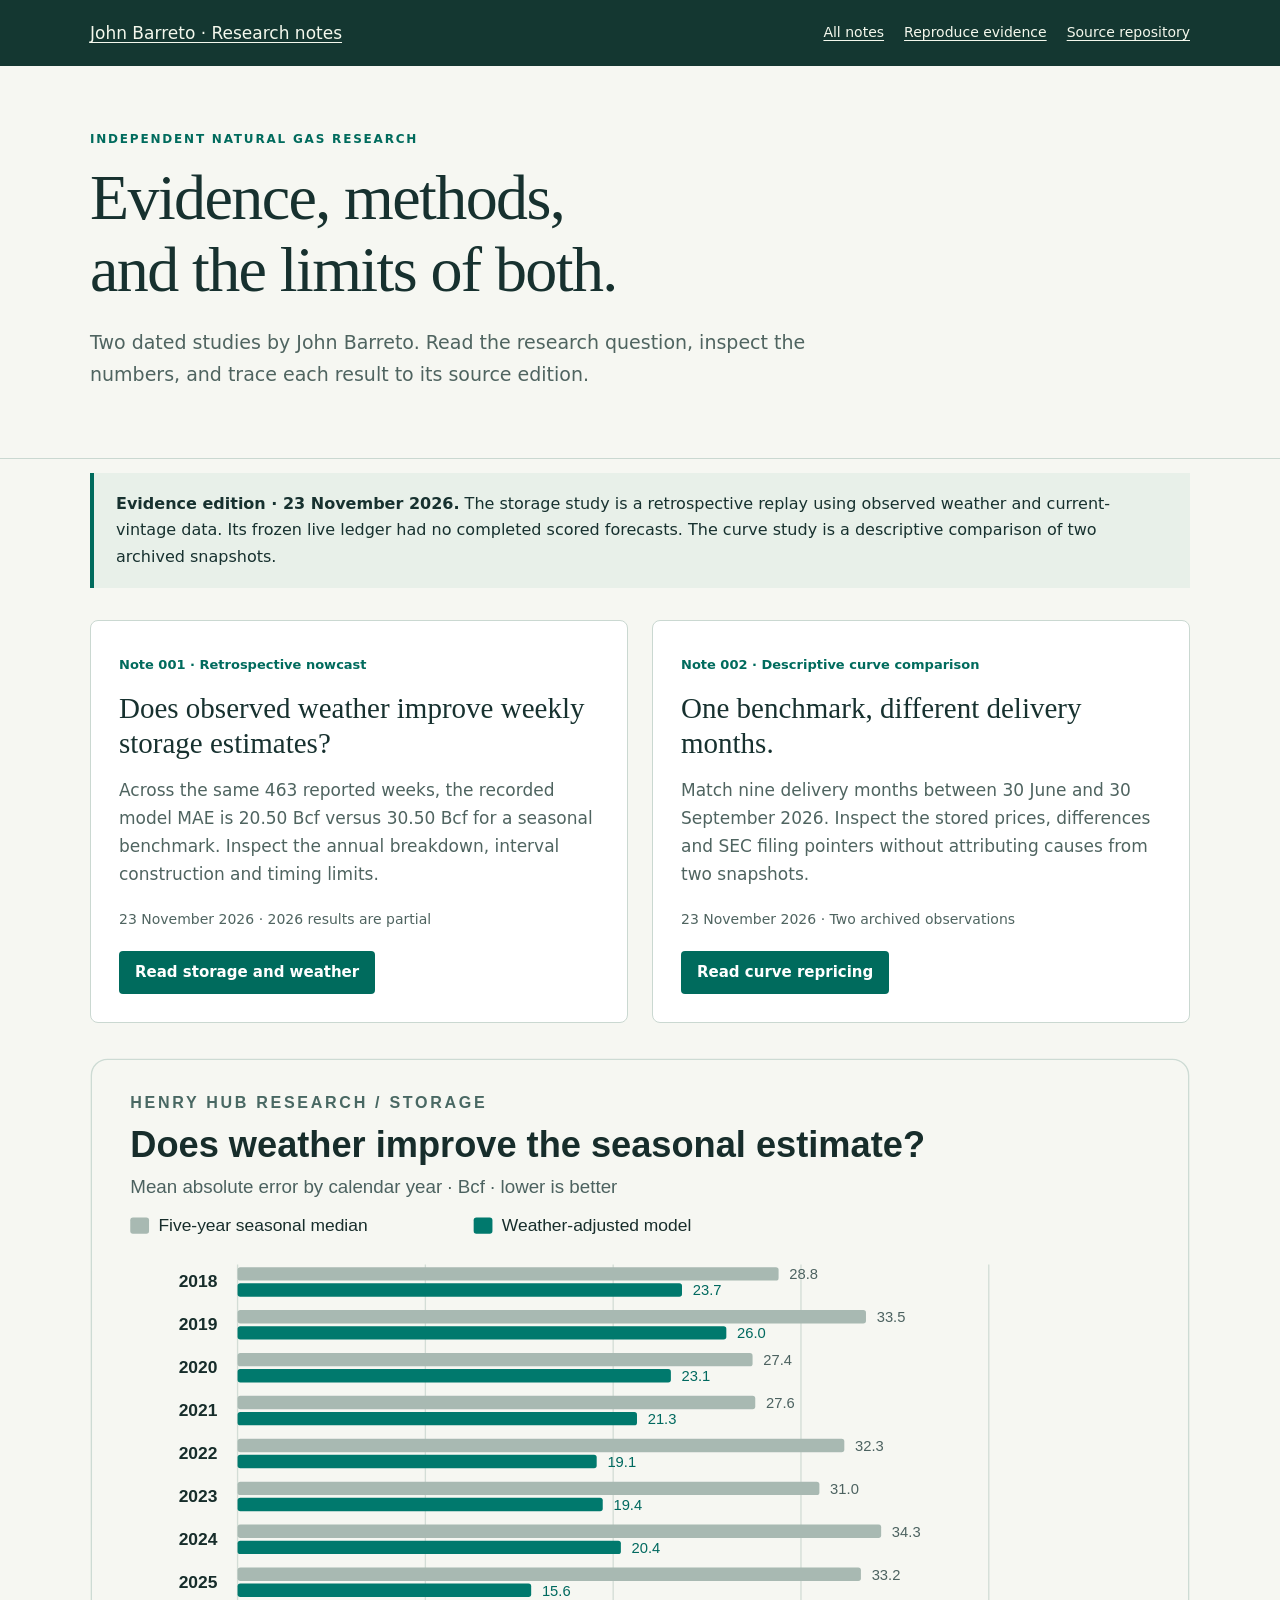
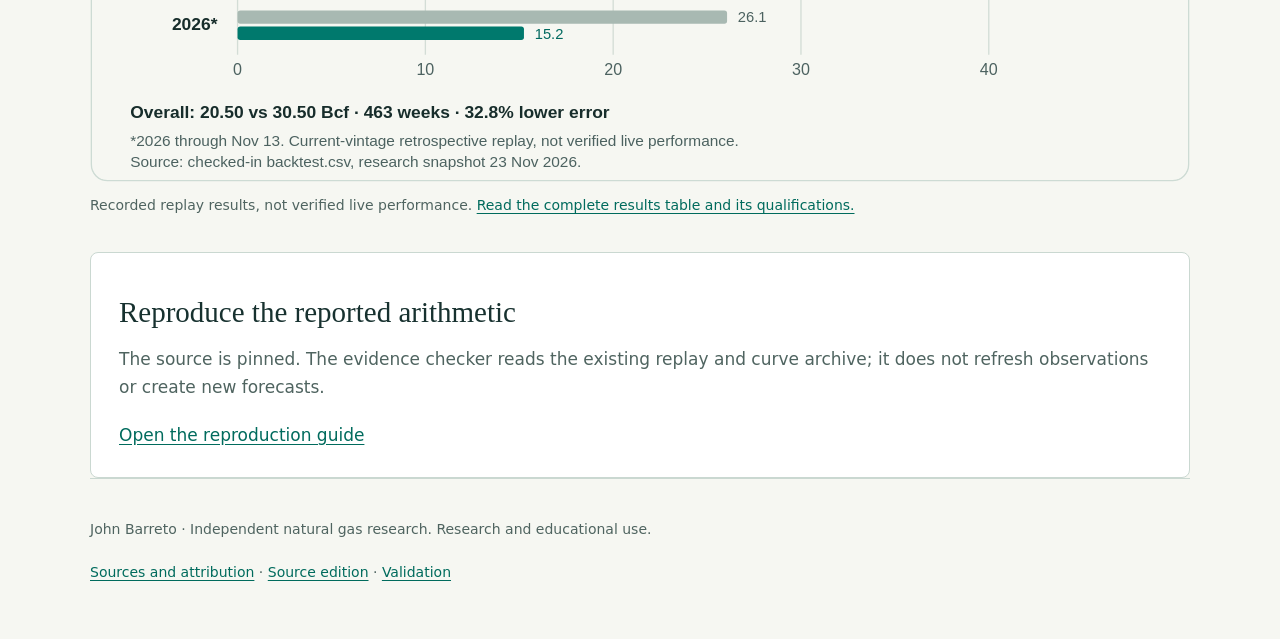
==== index.html @ c5322043 "Publish reviewed research-note fixes and accessible standalone reading pages Apply the user's reques" ====
<!doctype html>
<html lang="en">
<head><meta charset="utf-8"><meta name="viewport" content="width=device-width,initial-scale=1">
<title>Natural Gas Research Notes · John Barreto</title>
<meta name="description" content="Dated natural gas research by John Barreto: observed weather and storage estimates, matched futures contracts, methods, evidence and limitations.">
<link rel="stylesheet" href="./lab/assets/research.css"></head>
<body><a class="skip" href="#main">Skip to content</a>
<header class="mast"><div class="wrap"><a href="./">John Barreto · Research notes</a><nav aria-label="Publication"><a href="./">All notes</a><a href="./lab/research/reproduce.html">Reproduce evidence</a><a href="https://github.com/NeuraX-JB/natural-gas-research-notes">Source repository</a></nav></div></header>
<main id="main"><section class="hero"><div class="wrap"><div class="eyebrow">Independent natural gas research</div><h1>Evidence, methods,<br>and the limits of both.</h1><p>Two dated studies by John Barreto. Read the research question, inspect the numbers, and trace each result to its source edition.</p></div></section>
<div class="wrap"><p class="caveat"><strong>Evidence edition · 23 November 2026.</strong> The storage study is a retrospective replay using observed weather and current-vintage data. Its frozen live ledger had no completed scored forecasts. The curve study is a descriptive comparison of two archived snapshots.</p>
<section class="grid" aria-label="Publications"><article class="card"><span class="tag">Note 001 · Retrospective nowcast</span><h2>Does observed weather improve weekly storage estimates?</h2><p>Across the same 463 reported weeks, the recorded model MAE is 20.50 Bcf versus 30.50 Bcf for a seasonal benchmark. Inspect the annual breakdown, interval construction and timing limits.</p><p class="note-meta"><time datetime="2026-11-23">23 November 2026</time> · 2026 results are partial</p><a class="button" href="lab/research/storage-weather.html">Read storage and weather</a></article>
<article class="card"><span class="tag">Note 002 · Descriptive curve comparison</span><h2>One benchmark, different delivery months.</h2><p>Match nine delivery months between 30 June and 30 September 2026. Inspect the stored prices, differences and SEC filing pointers without attributing causes from two snapshots.</p><p class="note-meta"><time datetime="2026-11-23">23 November 2026</time> · Two archived observations</p><a class="button" href="lab/research/curve-repricing.html">Read curve repricing</a></article></section>
<figure class="figure"><img src="lab/assets/storage-replay.svg" width="820" height="540" alt="Retrospective storage replay: model MAE is lower than the seasonal benchmark in each year from 2018 through partial 2026. All annual values are provided in the storage note."><figcaption>Recorded replay results, not verified live performance. <a href="lab/research/storage-weather.html#question-and-result">Read the complete results table and its qualifications.</a></figcaption></figure>
<section class="card"><h2>Reproduce the reported arithmetic</h2><p>The source is pinned. The evidence checker reads the existing replay and curve archive; it does not refresh observations or create new forecasts.</p><a href="lab/research/reproduce.html">Open the reproduction guide</a></section></div></main>
<footer class="wrap"><p>John Barreto · Independent natural gas research. Research and educational use.</p><p><a href="./DATA_SOURCES.md">Sources and attribution</a> · <a href="./SOURCE_SNAPSHOT.json">Source edition</a> · <a href="./VALIDATION.md">Validation</a></p></footer>
</body></html>
---- lab/assets/research.css ----
:root{color-scheme:light;--ink:#17312f;--muted:#4f6460;--teal:#006b5d;--paper:#f6f7f2;--line:#cad8d1}
*{box-sizing:border-box}body{margin:0;background:var(--paper);color:var(--ink);font:17px/1.65 system-ui,-apple-system,"Segoe UI",sans-serif}
a{color:var(--teal);text-underline-offset:.2em}a:hover{text-decoration-thickness:2px}:focus-visible{outline:3px solid #a95500;outline-offset:4px}
.skip{position:absolute;left:-100vw}.skip:focus{left:12px;top:12px;padding:8px;background:white;z-index:10}
.mast{background:#143731;color:white}.mast .wrap{display:flex;justify-content:space-between;align-items:center;gap:18px;padding:19px 0}.mast a{color:#f4f8ed}.mast nav{display:flex;gap:20px;flex-wrap:wrap;font-size:14px}
.wrap{width:min(1100px,calc(100% - 48px));margin:auto}.hero{padding:64px 0 48px;border-bottom:1px solid var(--line)}
.eyebrow{font-size:12px;font-weight:750;text-transform:uppercase;letter-spacing:.15em;color:var(--teal)}
h1{font:normal clamp(36px,5vw,64px)/1.12 Georgia,serif;letter-spacing:-.025em;max-width:900px;margin:12px 0 22px}h2{font:normal 30px/1.22 Georgia,serif;margin:40px 0 15px}h3{font-size:21px;line-height:1.35;margin-top:28px}
p{margin:14px 0 20px}.hero p{max-width:720px;color:var(--muted);font-size:19px}
.grid{display:grid;grid-template-columns:repeat(2,minmax(0,1fr));gap:24px;margin:32px 0}.card{padding:28px;background:white;border:1px solid var(--line);border-radius:8px}.card h2{margin:14px 0;font-size:29px}.card p{color:var(--muted)}
.tag{font-size:13px;font-weight:700;color:var(--teal)}.button{display:inline-block;background:var(--teal);color:white;padding:9px 16px;border-radius:4px;text-decoration:none;font-size:15px;font-weight:650}
.caveat{padding:18px 22px;border-left:4px solid var(--teal);background:#e8f0e9;font-size:16px}.reading{width:min(850px,calc(100% - 48px));margin:42px auto 64px}.reading h1{font-size:clamp(32px,4.6vw,52px)}
.reading img,.figure img{display:block;width:100%;height:auto;border-radius:8px}.figure{margin:35px 0}.figure figcaption{font-size:14px;color:var(--muted);margin-top:12px}
.toc{border-block:1px solid var(--line);padding:18px 0;margin:26px 0}.toc ul{display:flex;flex-wrap:wrap;gap:6px 22px;list-style:none;padding:0;margin:6px 0}
.reading ul{padding-left:24px}.reading li{margin:8px 0}.reading code{font-size:.88em;background:#e7ede7;padding:2px 4px;border-radius:3px;overflow-wrap:anywhere}
pre{padding:18px;overflow:auto;background:#edf1e9;border:1px solid var(--line);border-radius:5px;line-height:1.6}pre code{background:none;padding:0;white-space:pre}
.table-scroll{overflow:auto;border:1px solid var(--line);margin:25px 0;background:white}table{border-collapse:collapse;width:100%;font-size:14px;font-variant-numeric:tabular-nums}
caption{padding:13px;font-weight:700;text-align:left}th,td{padding:11px 13px;border-bottom:1px solid var(--line);text-align:right;white-space:nowrap}thead th{background:#e7eee7}th:first-child{text-align:left}
footer{border-top:1px solid var(--line);padding:25px 0 35px;margin-top:40px;font-size:14px;color:var(--muted)}.source-link{font-size:14px}.note-meta{color:var(--muted);font-size:14px}
@media(max-width:700px){.wrap,.reading{width:calc(100% - 32px)}.mast .wrap{align-items:flex-start;flex-direction:column;gap:10px}.mast nav{gap:10px 18px}.hero{padding:35px 0}.grid{grid-template-columns:1fr;gap:17px}.card{padding:21px}h1{font-size:42px}.reading{margin-top:26px}.toc ul{display:block}.toc li{margin:8px 0}}
@media(prefers-reduced-motion:reduce){*{scroll-behavior:auto!important}}
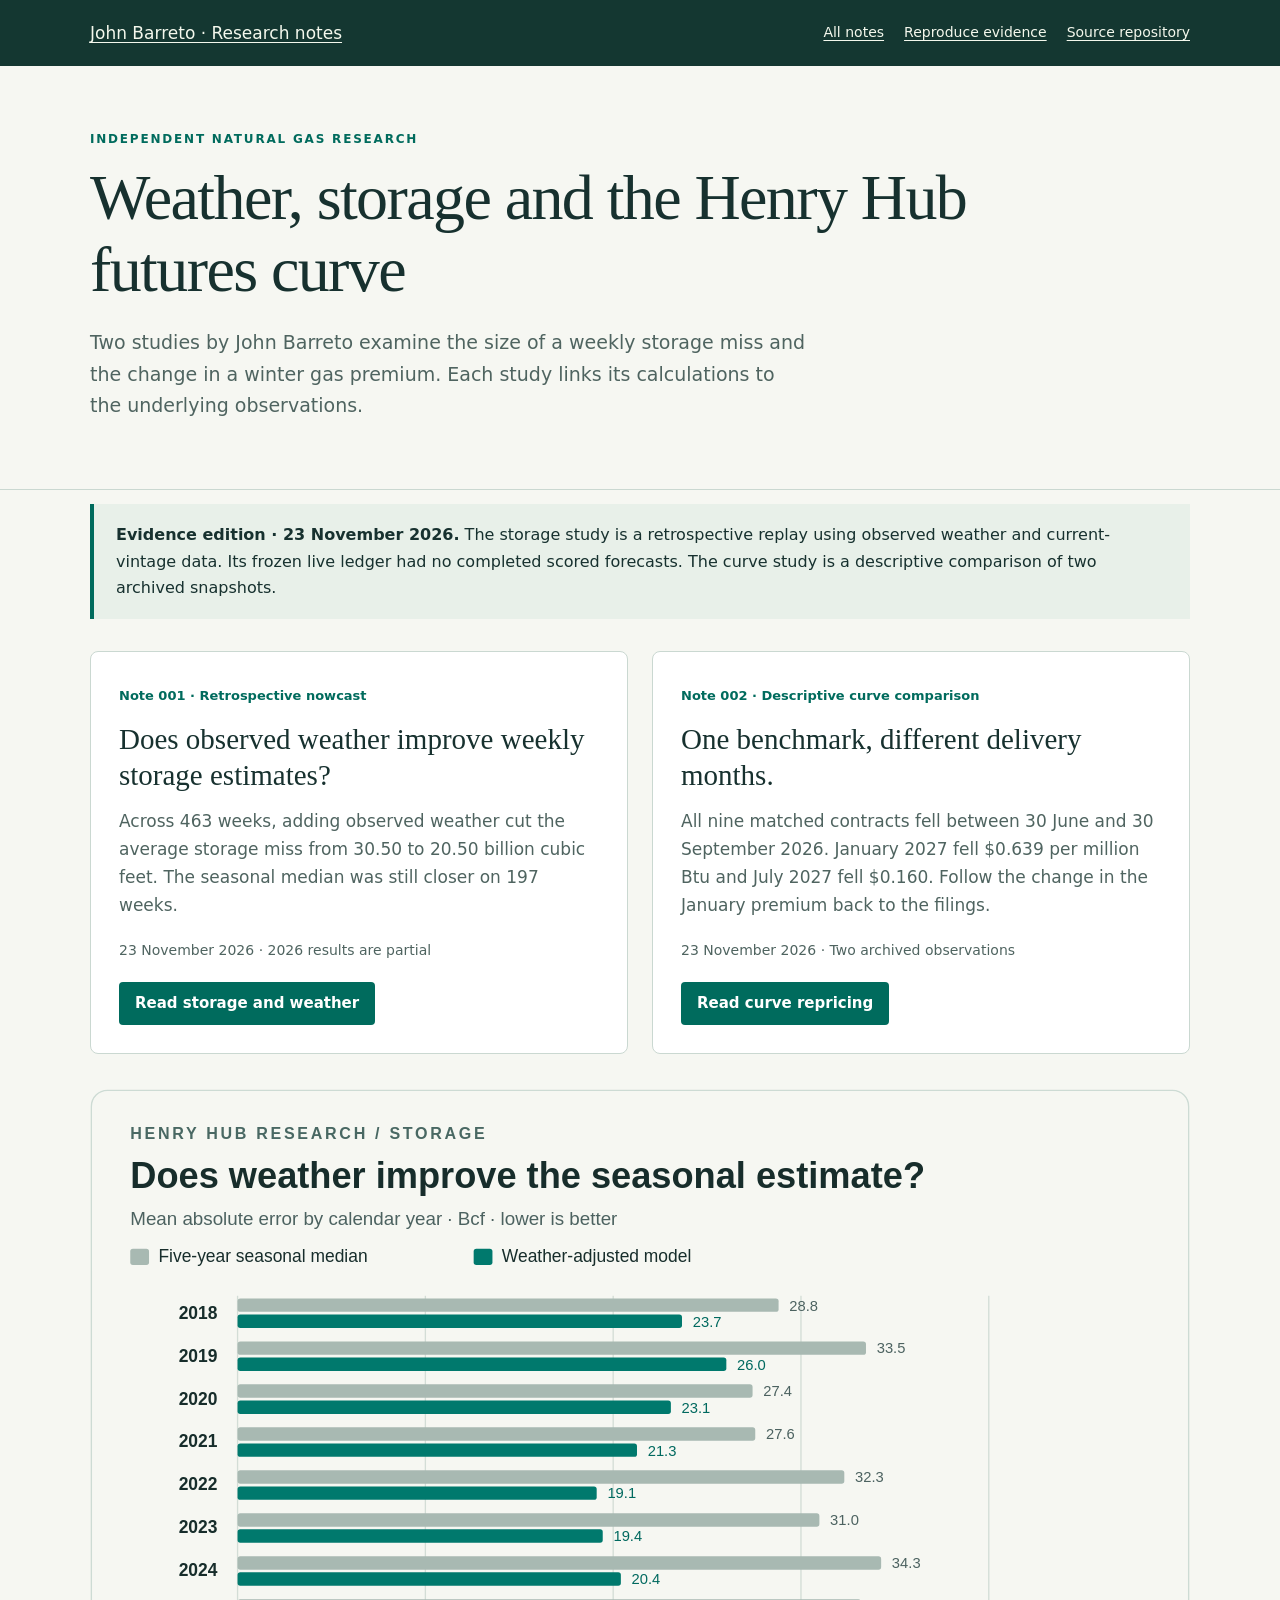
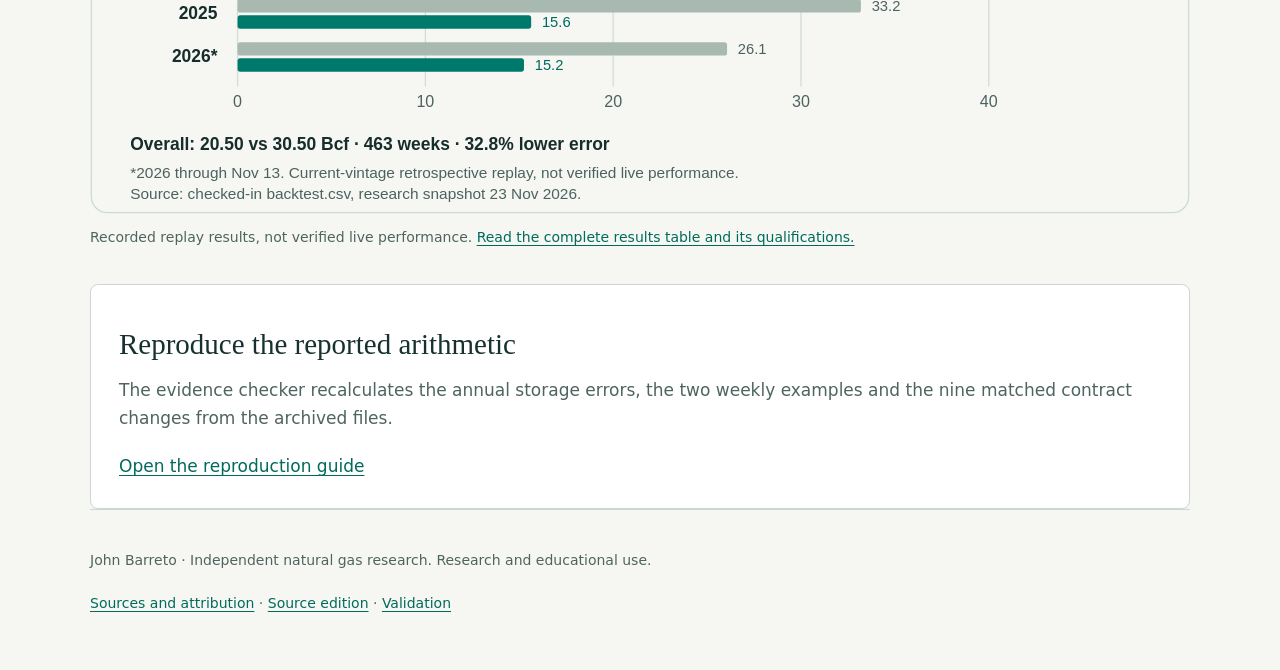
==== commit 1e59b127: "Lead research notes with verified storage misses and a matched calendar spread" ====
--- a/index.html
+++ b/index.html
@@ -6,11 +6,11 @@
 <link rel="stylesheet" href="./lab/assets/research.css"></head>
 <body><a class="skip" href="#main">Skip to content</a>
 <header class="mast"><div class="wrap"><a href="./">John Barreto · Research notes</a><nav aria-label="Publication"><a href="./">All notes</a><a href="./lab/research/reproduce.html">Reproduce evidence</a><a href="https://github.com/NeuraX-JB/natural-gas-research-notes">Source repository</a></nav></div></header>
-<main id="main"><section class="hero"><div class="wrap"><div class="eyebrow">Independent natural gas research</div><h1>Evidence, methods,<br>and the limits of both.</h1><p>Two dated studies by John Barreto. Read the research question, inspect the numbers, and trace each result to its source edition.</p></div></section>
+<main id="main"><section class="hero"><div class="wrap"><div class="eyebrow">Independent natural gas research</div><h1>Weather, storage and the Henry Hub futures curve</h1><p>Two studies by John Barreto examine the size of a weekly storage miss and the change in a winter gas premium. Each study links its calculations to the underlying observations.</p></div></section>
 <div class="wrap"><p class="caveat"><strong>Evidence edition · 23 November 2026.</strong> The storage study is a retrospective replay using observed weather and current-vintage data. Its frozen live ledger had no completed scored forecasts. The curve study is a descriptive comparison of two archived snapshots.</p>
-<section class="grid" aria-label="Publications"><article class="card"><span class="tag">Note 001 · Retrospective nowcast</span><h2>Does observed weather improve weekly storage estimates?</h2><p>Across the same 463 reported weeks, the recorded model MAE is 20.50 Bcf versus 30.50 Bcf for a seasonal benchmark. Inspect the annual breakdown, interval construction and timing limits.</p><p class="note-meta"><time datetime="2026-11-23">23 November 2026</time> · 2026 results are partial</p><a class="button" href="lab/research/storage-weather.html">Read storage and weather</a></article>
-<article class="card"><span class="tag">Note 002 · Descriptive curve comparison</span><h2>One benchmark, different delivery months.</h2><p>Match nine delivery months between 30 June and 30 September 2026. Inspect the stored prices, differences and SEC filing pointers without attributing causes from two snapshots.</p><p class="note-meta"><time datetime="2026-11-23">23 November 2026</time> · Two archived observations</p><a class="button" href="lab/research/curve-repricing.html">Read curve repricing</a></article></section>
+<section class="grid" aria-label="Publications"><article class="card"><span class="tag">Note 001 · Retrospective nowcast</span><h2>Does observed weather improve weekly storage estimates?</h2><p>Across 463 weeks, adding observed weather cut the average storage miss from 30.50 to 20.50 billion cubic feet. The seasonal median was still closer on 197 weeks.</p><p class="note-meta"><time datetime="2026-11-23">23 November 2026</time> · 2026 results are partial</p><a class="button" href="lab/research/storage-weather.html">Read storage and weather</a></article>
+<article class="card"><span class="tag">Note 002 · Descriptive curve comparison</span><h2>One benchmark, different delivery months.</h2><p>All nine matched contracts fell between 30 June and 30 September 2026. January 2027 fell $0.639 per million Btu and July 2027 fell $0.160. Follow the change in the January premium back to the filings.</p><p class="note-meta"><time datetime="2026-11-23">23 November 2026</time> · Two archived observations</p><a class="button" href="lab/research/curve-repricing.html">Read curve repricing</a></article></section>
 <figure class="figure"><img src="lab/assets/storage-replay.svg" width="820" height="540" alt="Retrospective storage replay: model MAE is lower than the seasonal benchmark in each year from 2018 through partial 2026. All annual values are provided in the storage note."><figcaption>Recorded replay results, not verified live performance. <a href="lab/research/storage-weather.html#question-and-result">Read the complete results table and its qualifications.</a></figcaption></figure>
-<section class="card"><h2>Reproduce the reported arithmetic</h2><p>The source is pinned. The evidence checker reads the existing replay and curve archive; it does not refresh observations or create new forecasts.</p><a href="lab/research/reproduce.html">Open the reproduction guide</a></section></div></main>
+<section class="card"><h2>Reproduce the reported arithmetic</h2><p>The evidence checker recalculates the annual storage errors, the two weekly examples and the nine matched contract changes from the archived files.</p><a href="lab/research/reproduce.html">Open the reproduction guide</a></section></div></main>
 <footer class="wrap"><p>John Barreto · Independent natural gas research. Research and educational use.</p><p><a href="./DATA_SOURCES.md">Sources and attribution</a> · <a href="./SOURCE_SNAPSHOT.json">Source edition</a> · <a href="./VALIDATION.md">Validation</a></p></footer>
 </body></html>
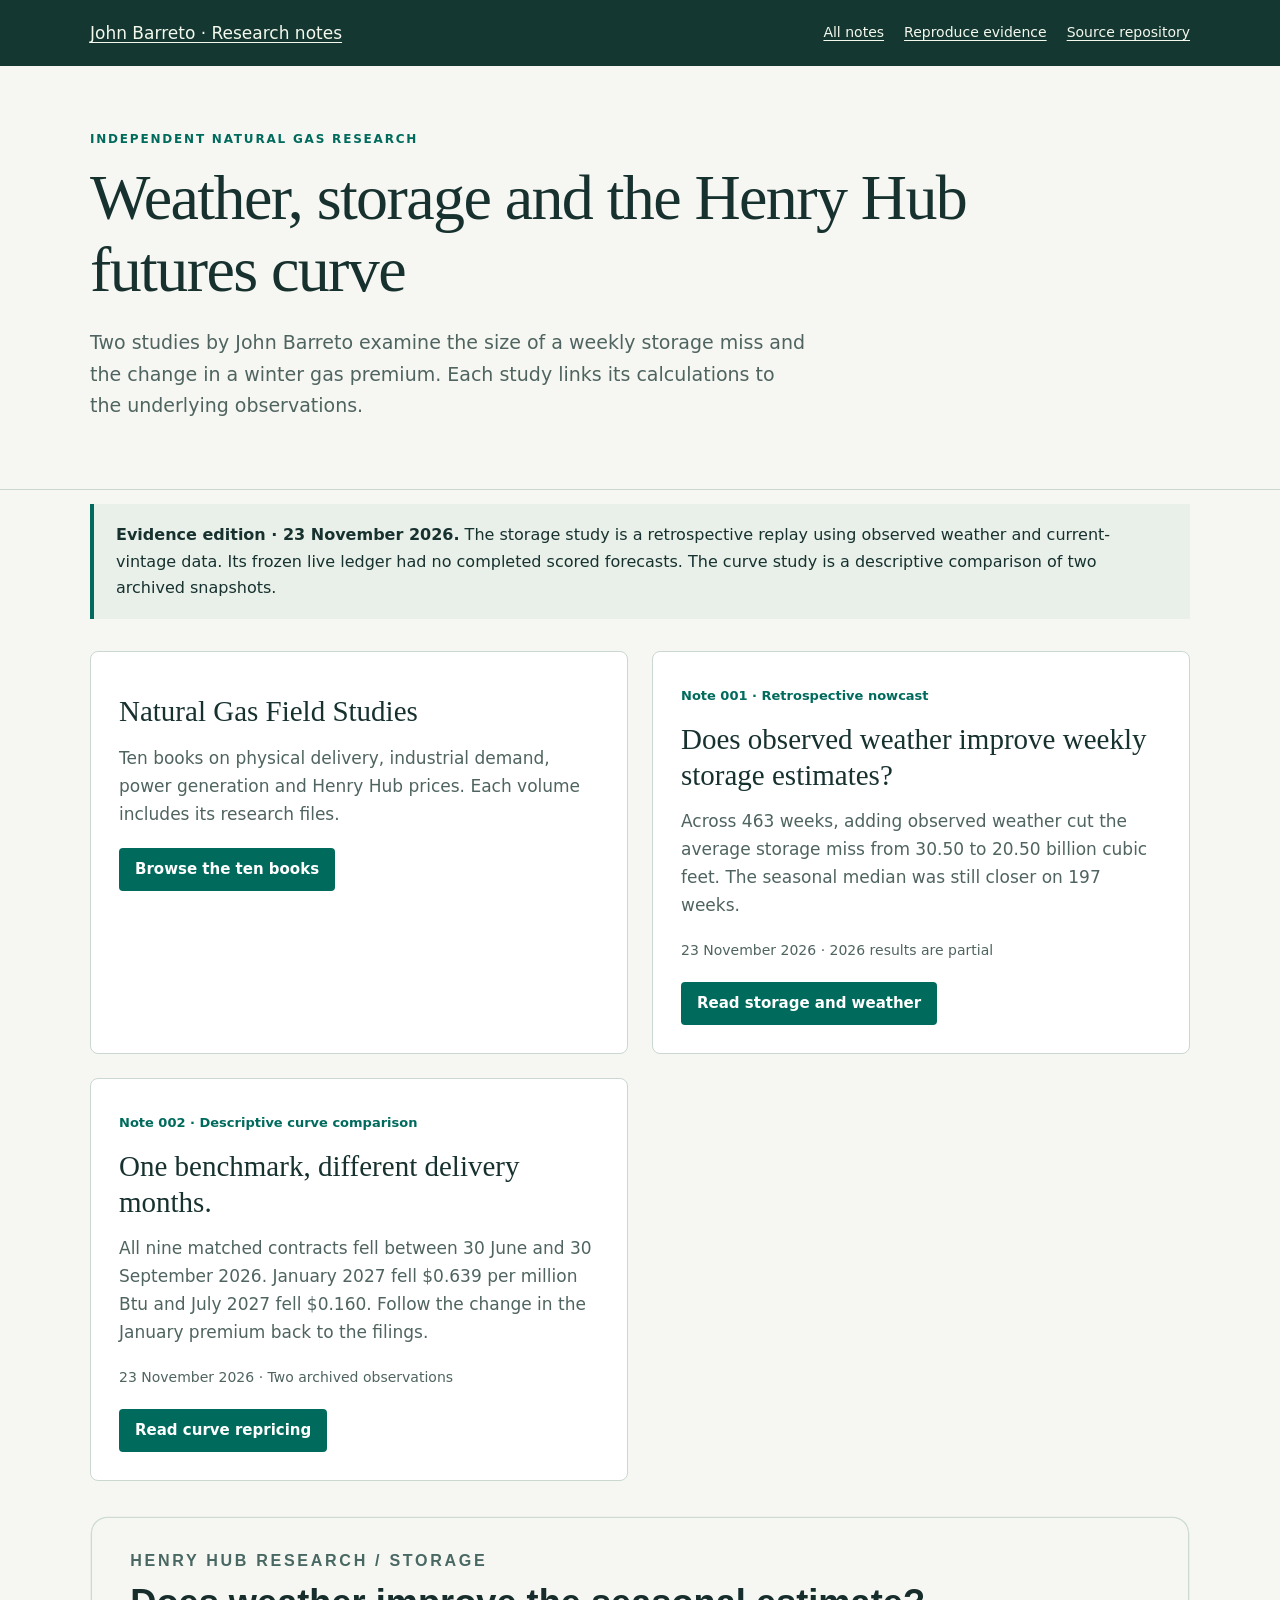
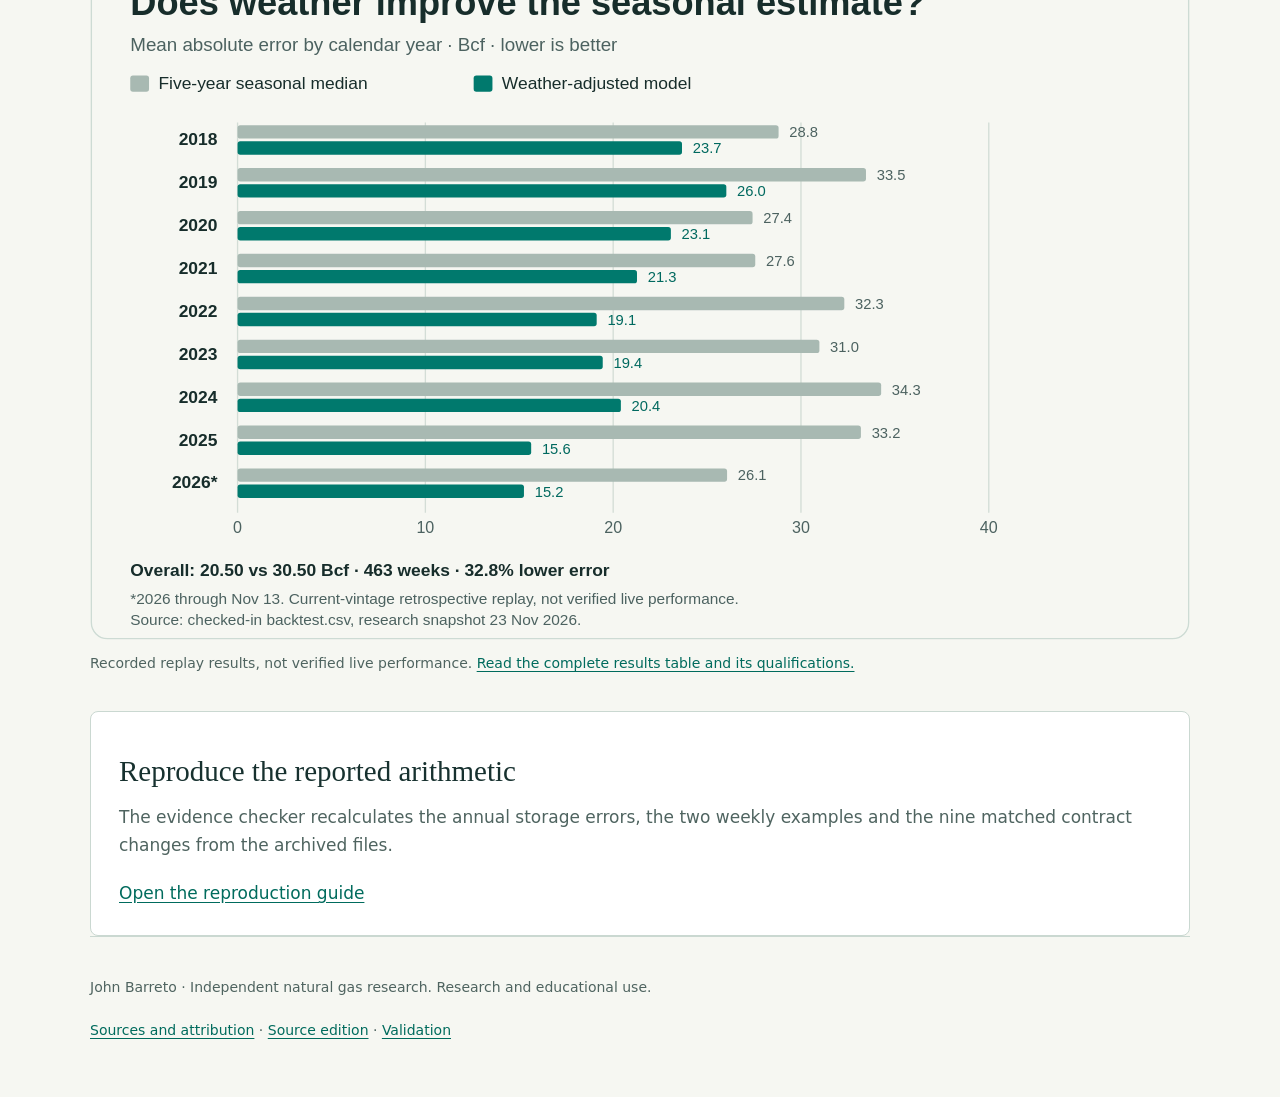
==== commit 9d42b4f1: "Publish the ten-volume Natural Gas Field Studies collection and research downloads" ====
--- a/index.html
+++ b/index.html
@@ -8,7 +8,7 @@
 <header class="mast"><div class="wrap"><a href="./">John Barreto · Research notes</a><nav aria-label="Publication"><a href="./">All notes</a><a href="./lab/research/reproduce.html">Reproduce evidence</a><a href="https://github.com/NeuraX-JB/natural-gas-research-notes">Source repository</a></nav></div></header>
 <main id="main"><section class="hero"><div class="wrap"><div class="eyebrow">Independent natural gas research</div><h1>Weather, storage and the Henry Hub futures curve</h1><p>Two studies by John Barreto examine the size of a weekly storage miss and the change in a winter gas premium. Each study links its calculations to the underlying observations.</p></div></section>
 <div class="wrap"><p class="caveat"><strong>Evidence edition · 23 November 2026.</strong> The storage study is a retrospective replay using observed weather and current-vintage data. Its frozen live ledger had no completed scored forecasts. The curve study is a descriptive comparison of two archived snapshots.</p>
-<section class="grid" aria-label="Publications"><article class="card"><span class="tag">Note 001 · Retrospective nowcast</span><h2>Does observed weather improve weekly storage estimates?</h2><p>Across 463 weeks, adding observed weather cut the average storage miss from 30.50 to 20.50 billion cubic feet. The seasonal median was still closer on 197 weeks.</p><p class="note-meta"><time datetime="2026-11-23">23 November 2026</time> · 2026 results are partial</p><a class="button" href="lab/research/storage-weather.html">Read storage and weather</a></article>
+<section class="grid" aria-label="Publications"><article class="card"><h2>Natural Gas Field Studies</h2><p>Ten books on physical delivery, industrial demand, power generation and Henry Hub prices. Each volume includes its research files.</p><a class="button" href="field-studies/">Browse the ten books</a></article><article class="card"><span class="tag">Note 001 · Retrospective nowcast</span><h2>Does observed weather improve weekly storage estimates?</h2><p>Across 463 weeks, adding observed weather cut the average storage miss from 30.50 to 20.50 billion cubic feet. The seasonal median was still closer on 197 weeks.</p><p class="note-meta"><time datetime="2026-11-23">23 November 2026</time> · 2026 results are partial</p><a class="button" href="lab/research/storage-weather.html">Read storage and weather</a></article>
 <article class="card"><span class="tag">Note 002 · Descriptive curve comparison</span><h2>One benchmark, different delivery months.</h2><p>All nine matched contracts fell between 30 June and 30 September 2026. January 2027 fell $0.639 per million Btu and July 2027 fell $0.160. Follow the change in the January premium back to the filings.</p><p class="note-meta"><time datetime="2026-11-23">23 November 2026</time> · Two archived observations</p><a class="button" href="lab/research/curve-repricing.html">Read curve repricing</a></article></section>
 <figure class="figure"><img src="lab/assets/storage-replay.svg" width="820" height="540" alt="Retrospective storage replay: model MAE is lower than the seasonal benchmark in each year from 2018 through partial 2026. All annual values are provided in the storage note."><figcaption>Recorded replay results, not verified live performance. <a href="lab/research/storage-weather.html#question-and-result">Read the complete results table and its qualifications.</a></figcaption></figure>
 <section class="card"><h2>Reproduce the reported arithmetic</h2><p>The evidence checker recalculates the annual storage errors, the two weekly examples and the nine matched contract changes from the archived files.</p><a href="lab/research/reproduce.html">Open the reproduction guide</a></section></div></main>
